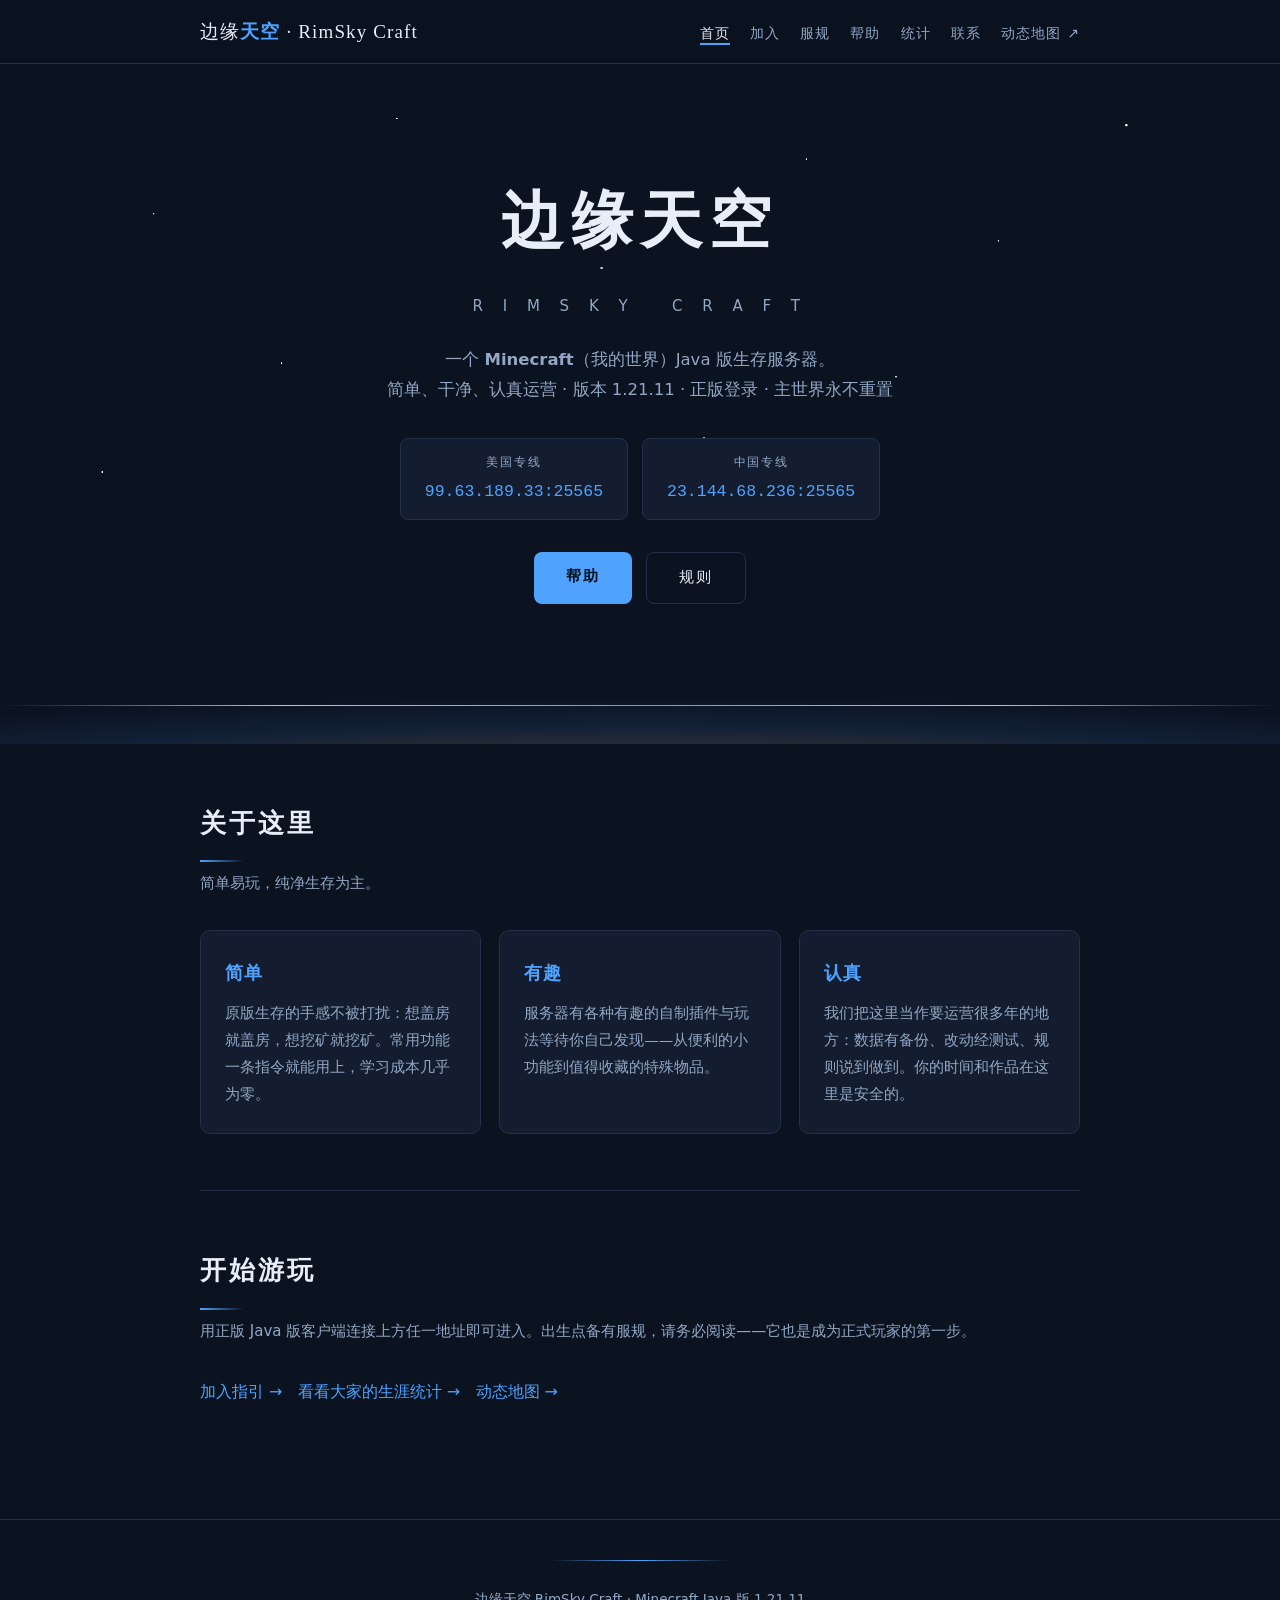
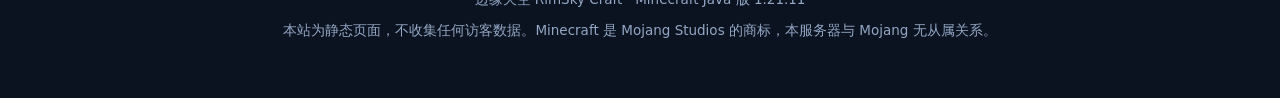
==== rimsky-web/index.html @ 2ab67158 "v3 v3" ====
<!DOCTYPE html>
<html lang="zh-CN">
<head>
<meta charset="UTF-8">
<meta name="viewport" content="width=device-width, initial-scale=1">
<title>边缘天空 RimSky Craft · Minecraft 生存服务器</title>
<link rel="stylesheet" href="style.css">
</head>
<body>
<nav>
  <div class="nav-inner">
    <span class="brand">边缘<b>天空</b> · RimSky Craft</span>
    <ul>
      <li><a href="index.html" class="on">首页</a></li>
      <li><a href="join.html">加入</a></li>
      <li><a href="rules.html">服规</a></li>
      <li><a href="help.html">帮助</a></li>
      <li><a href="stats.html">统计</a></li>
      <li><a href="contact.html">联系</a></li>
      <li><a href="https://map.letscode.club/" target="_blank" rel="noopener">动态地图 ↗</a></li>
    </ul>
  </div>
</nav>
<header class="hero">
  <div class="stars" aria-hidden="true"></div>
  <div class="rim" aria-hidden="true"></div>
  <h1>边缘天空<span class="en">R I M S K Y &nbsp; C R A F T</span></h1>
  <p class="tagline">一个 <b>Minecraft</b>（我的世界）Java 版生存服务器。<br>简单、干净、认真运营 · 版本 1.21.11 · 正版登录 · 主世界永不重置</p>
  <div class="addrs">
    <div class="addr"><small>美国专线</small><code>99.63.189.33:25565</code></div>
    <div class="addr"><small>中国专线</small><code>23.144.68.236:25565</code></div>
  </div>
  <div class="cta">
    <a class="btn btn-solid" href="help.html">帮助</a>
    <a class="btn btn-ghost" href="rules.html">规则</a>
  </div>
</header>
<main>
<section>
  <h2>关于这里</h2>
  <p class="sub">简单易玩，纯净生存为主。</p>
  <div class="cards">
    <div class="card">
      <h3>简单</h3>
      <p>原版生存的手感不被打扰：想盖房就盖房，想挖矿就挖矿。常用功能一条指令就能用上，学习成本几乎为零。</p>
    </div>
    <div class="card">
      <h3>有趣</h3>
      <p>服务器有各种有趣的自制插件与玩法等待你自己发现——从便利的小功能到值得收藏的特殊物品。</p>
    </div>
    <div class="card">
      <h3>认真</h3>
      <p>我们把这里当作要运营很多年的地方：数据有备份、改动经测试、规则说到做到。你的时间和作品在这里是安全的。</p>
    </div>
  </div>
</section>
<section>
  <h2>开始游玩</h2>
  <p class="sub">用正版 Java 版客户端连接上方任一地址即可进入。出生点备有服规，请务必阅读——它也是成为正式玩家的第一步。</p>
  <p><a href="join.html">加入指引 →</a>&nbsp;&nbsp;&nbsp;<a href="stats.html">看看大家的生涯统计 →</a>&nbsp;&nbsp;&nbsp;<a href="https://map.letscode.club/" target="_blank" rel="noopener">动态地图 →</a></p>
</section>
</main>
<footer>
  <div class="horizon" aria-hidden="true"></div>
  <p>边缘天空 RimSky Craft · Minecraft Java 版 1.21.11</p>
  <p>本站为静态页面，不收集任何访客数据。Minecraft 是 Mojang Studios 的商标，本服务器与 Mojang 无从属关系。</p>
</footer>
</body></html>
---- rimsky-web/style.css ----
/* ===== RimSky Craft · 边缘天空 —— 夜穹主题 v2 ===== */
:root{
  --night:#0B1220;--panel:#141D30;--line:#22304B;
  --sky:#4FA3FF;--dawn:#FFB65C;--text:#E8EEF7;--muted:#93A7C4;--body:#B9C7DD;
  --serif:"Noto Serif SC","Source Han Serif SC","STSong","SimSun",serif;
  --sans:"PingFang SC","Microsoft YaHei","Noto Sans SC",system-ui,sans-serif;
  --mono:ui-monospace,"SF Mono","Cascadia Mono",Consolas,monospace;
}
*{margin:0;padding:0;box-sizing:border-box}
html{scroll-behavior:smooth}
body{background:var(--night);color:var(--text);font-family:var(--sans);line-height:1.85;font-size:16px}
a{color:var(--sky);text-decoration:none}
a:hover{color:var(--dawn)}
a:focus-visible{outline:2px solid var(--dawn);outline-offset:3px;border-radius:2px}

nav{position:sticky;top:0;z-index:10;background:rgba(11,18,32,.92);backdrop-filter:blur(6px);border-bottom:1px solid var(--line)}
.nav-inner{max-width:920px;margin:0 auto;padding:14px 20px;display:flex;align-items:baseline;gap:24px;flex-wrap:wrap}
.brand{font-family:var(--serif);font-size:19px;letter-spacing:.06em;color:var(--text)}
.brand b{color:var(--sky)}
nav ul{display:flex;gap:20px;list-style:none;margin-left:auto;flex-wrap:wrap}
nav ul a{color:var(--muted);font-size:14px;letter-spacing:.08em}
nav ul a:hover,nav ul a.on{color:var(--text)}
nav ul a.on{border-bottom:2px solid var(--sky);padding-bottom:2px}

/* 主视觉:星空+天穹边缘线 */
header.hero{position:relative;overflow:hidden;text-align:center;padding:100px 20px 140px}
.stars{content:"";position:absolute;inset:0;pointer-events:none;background-image:
  radial-gradient(1px 1px at 12% 22%,#cfe4ff 60%,transparent),
  radial-gradient(1px 1px at 31% 8%,#fff 60%,transparent),
  radial-gradient(1.5px 1.5px at 47% 30%,#bcd8ff 60%,transparent),
  radial-gradient(1px 1px at 63% 14%,#fff 60%,transparent),
  radial-gradient(1px 1px at 78% 26%,#cfe4ff 60%,transparent),
  radial-gradient(1.5px 1.5px at 88% 9%,#fff 60%,transparent),
  radial-gradient(1px 1px at 22% 44%,#fff 60%,transparent),
  radial-gradient(1px 1px at 70% 46%,#bcd8ff 60%,transparent),
  radial-gradient(1px 1px at 55% 55%,#cfe4ff 60%,transparent),
  radial-gradient(1.2px 1.2px at 8% 60%,#fff 60%,transparent);
  animation:twinkle 6s ease-in-out infinite alternate}
@keyframes twinkle{from{opacity:.55}to{opacity:1}}
@media (prefers-reduced-motion:reduce){.stars{animation:none}}
.rim{position:absolute;left:0;right:0;bottom:0;height:120px;pointer-events:none;
  background:radial-gradient(120% 100% at 50% 130%,rgba(255,182,92,.28) 0%,rgba(79,163,255,.10) 45%,transparent 70%)}
.rim::before{content:"";position:absolute;left:0;right:0;bottom:38px;height:1px;
  background:linear-gradient(90deg,transparent,var(--dawn) 22%,var(--sky) 50%,var(--dawn) 78%,transparent)}
h1{font-family:var(--serif);font-weight:700;font-size:clamp(38px,7vw,62px);letter-spacing:.12em;position:relative}
h1 .en{display:block;font-family:var(--sans);font-weight:400;font-size:clamp(12px,2vw,15px);letter-spacing:.5em;color:var(--muted);margin-top:14px}
.tagline{position:relative;margin:24px auto 0;max-width:600px;color:var(--muted);font-size:16.5px}
.addrs{position:relative;margin:32px auto 0;display:flex;gap:14px;justify-content:center;flex-wrap:wrap}
.addr{background:var(--panel);border:1px solid var(--line);border-radius:8px;padding:12px 24px}
.addr small{display:block;color:var(--muted);font-size:12px;letter-spacing:.15em;margin-bottom:3px}
.addr code{font-family:var(--mono);font-size:16.5px;color:var(--sky);user-select:all;background:none;border:none;padding:0}
.cta{position:relative;margin-top:32px;display:flex;gap:14px;justify-content:center;flex-wrap:wrap}
.btn{display:inline-block;padding:11px 32px;border-radius:8px;font-size:15px;letter-spacing:.14em}
.btn-solid{background:var(--sky);color:#06111F;font-weight:600}
.btn-solid:hover{background:var(--dawn);color:#1A1006}
.btn-ghost{border:1px solid var(--line);color:var(--text)}
.btn-ghost:hover{border-color:var(--sky);color:var(--sky)}

header.page{max-width:920px;margin:0 auto;padding:60px 20px 8px}
header.page h1{font-size:clamp(28px,5vw,40px);letter-spacing:.14em;text-align:left}
header.page p{color:var(--muted);margin-top:10px;font-size:15px}
header.page h1::after{content:"";display:block;width:52px;height:2px;margin-top:16px;background:linear-gradient(90deg,var(--sky),transparent)}

main{max-width:920px;margin:0 auto;padding:0 20px}
section{padding:56px 0;border-bottom:1px solid var(--line)}
section:last-of-type{border-bottom:none}
h2{font-family:var(--serif);font-size:26px;letter-spacing:.12em;margin-bottom:8px}
.sub{color:var(--muted);margin-bottom:32px;font-size:15px}
h2::after{content:"";display:block;width:44px;height:2px;margin-top:12px;background:linear-gradient(90deg,var(--sky),transparent)}

/* 正文流(不装框) */
.prose h3{font-family:var(--serif);font-size:17.5px;letter-spacing:.06em;color:var(--sky);margin:30px 0 8px}
.prose h3:first-child{margin-top:0}
.prose p{color:var(--body);font-size:15px}
.prose p+p{margin-top:10px}
.prose ul{margin:8px 0 0 20px;color:var(--body);font-size:15px}
.prose li+li{margin-top:6px}
.prose b{color:var(--text)}

/* 规则列表:细线分隔,不装框 */
.rulelist{list-style:none}
.rulelist li{display:flex;gap:18px;padding:16px 4px;border-bottom:1px dashed var(--line);
  color:var(--body);font-size:15px}
.rulelist li:last-child{border-bottom:none}
.rulelist .no{font-family:var(--serif);color:var(--dawn);min-width:26px;font-size:17px}

/* 唯一保留的警示框 */
.note{margin:26px 0;color:var(--body);font-size:14.5px;border:1px dashed var(--dawn);
  border-radius:8px;padding:14px 20px;background:rgba(255,182,92,.05)}
.note b{color:var(--dawn)}

.cards{display:grid;grid-template-columns:repeat(auto-fit,minmax(250px,1fr));gap:18px}
.card{background:var(--panel);border:1px solid var(--line);border-radius:10px;padding:26px 24px}
.card h3{font-family:var(--serif);font-size:18px;letter-spacing:.06em;color:var(--sky);margin-bottom:10px}
.card p{color:var(--muted);font-size:14.5px}
.card p+p{margin-top:8px}

code,kbd{font-family:var(--mono);background:var(--panel);border:1px solid var(--line);
  padding:1px 7px;border-radius:4px;font-size:13.5px;color:var(--sky)}

table{width:100%;border-collapse:collapse;background:var(--panel);border:1px solid var(--line);
  border-radius:8px;overflow:hidden;font-size:14.5px}
th,td{text-align:left;padding:10px 16px;border-bottom:1px solid var(--line)}
th{background:#18223A;color:var(--sky);font-weight:600;letter-spacing:.06em}
tr:last-child td{border-bottom:none}
td:first-child{font-family:var(--mono);color:var(--sky);white-space:nowrap;font-size:13.5px}
td:last-child{color:var(--body)}

footer{border-top:1px solid var(--line);margin-top:56px;padding:40px 20px 56px;text-align:center;color:var(--muted);font-size:13.5px}
footer .horizon{width:180px;height:1px;margin:0 auto 26px;background:linear-gradient(90deg,transparent,var(--sky),transparent)}
footer p+p{margin-top:6px}
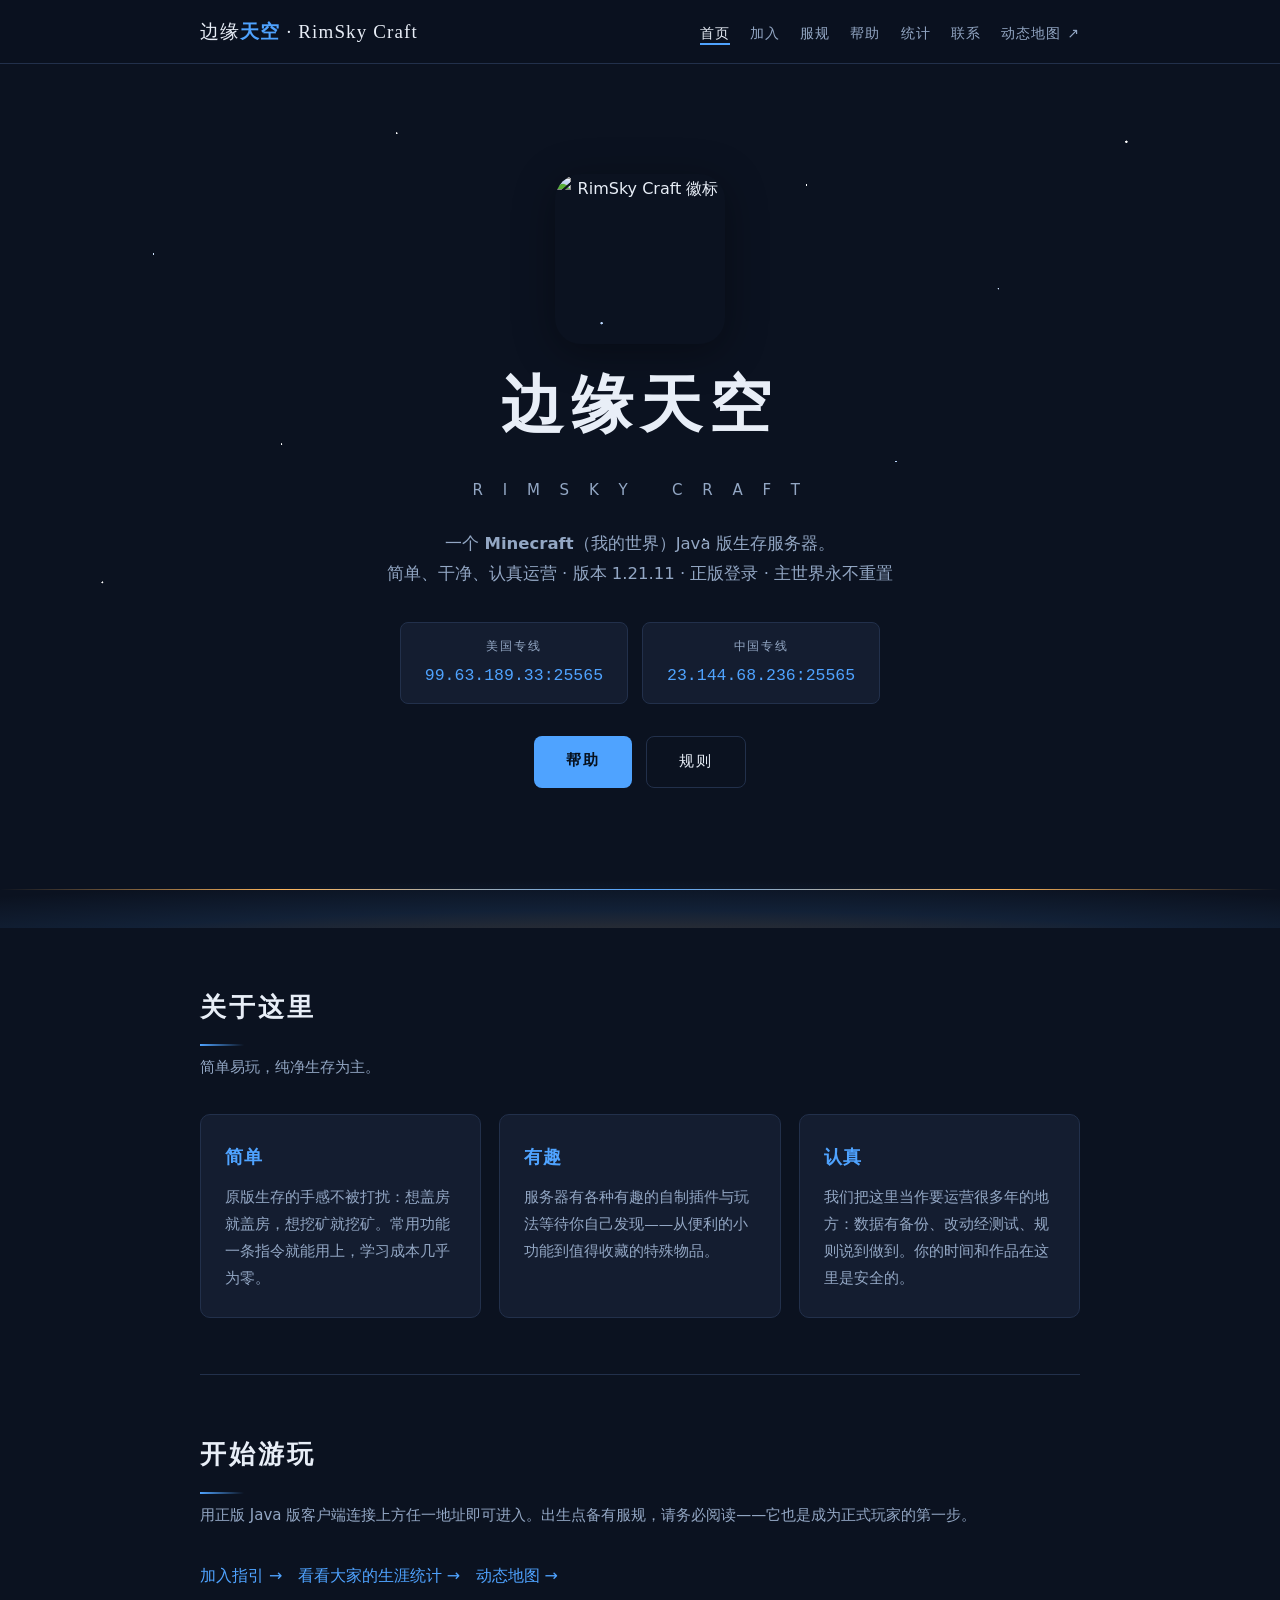
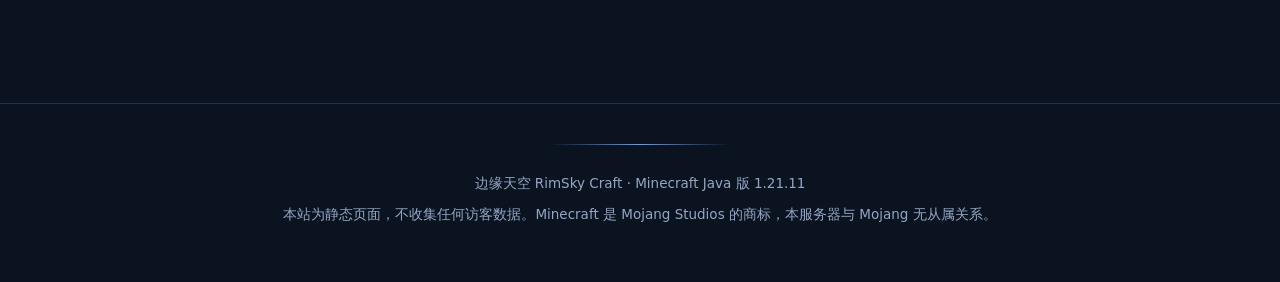
==== commit b9703a18: "Merge pull request #1 from YuanGao-NAU/main SEO 优化并将玩家统计数据迁移到 Cloudflare R2/CDN" ====
--- a/rimsky-web/index.html
+++ b/rimsky-web/index.html
@@ -2,9 +2,52 @@
 <html lang="zh-CN">
 <head>
 <meta charset="UTF-8">
+  <link rel="icon" href="favicon.png" type="image/png">
+  <link rel="icon" href="favicon.ico" sizes="any">
+  <link rel="apple-touch-icon" href="apple-touch-icon.png">
 <meta name="viewport" content="width=device-width, initial-scale=1">
 <title>边缘天空 RimSky Craft · Minecraft 生存服务器</title>
+<meta name="description" content="边缘天空 RimSky Craft — 我的世界 Minecraft Java 版生存服务器，版本 1.21.11，正版登录，北美+中国双线路，主世界永不重置。自研插件、经济商店、自定义附魔与活动，简单干净认真运营。">
+<link rel="canonical" href="https://rimsky.letscode.club/">
+<link rel="manifest" href="site.webmanifest">
+<meta property="og:site_name" content="边缘天空 RimSky Craft">
+<meta property="og:type" content="website">
+<meta property="og:locale" content="zh_CN">
+<meta property="og:title" content="边缘天空 RimSky Craft · Minecraft 生存服务器">
+<meta property="og:description" content="边缘天空 RimSky Craft — 我的世界 Minecraft Java 版生存服务器，版本 1.21.11，正版登录，北美+中国双线路，主世界永不重置。自研插件、经济商店、自定义附魔与活动，简单干净认真运营。">
+<meta property="og:url" content="https://rimsky.letscode.club/">
+<meta property="og:image" content="https://rimsky.letscode.club/img/og-card.png">
+<meta property="og:image:width" content="1200">
+<meta property="og:image:height" content="630">
+<meta property="og:image:alt" content="边缘天空 RimSky Craft — Minecraft 生存服务器">
+<meta name="twitter:card" content="summary_large_image">
+<meta name="twitter:title" content="边缘天空 RimSky Craft · Minecraft 生存服务器">
+<meta name="twitter:description" content="边缘天空 RimSky Craft — 我的世界 Minecraft Java 版生存服务器，版本 1.21.11，正版登录，北美+中国双线路，主世界永不重置。">
+<meta name="twitter:image" content="https://rimsky.letscode.club/img/og-card.png">
 <link rel="stylesheet" href="style.css">
+<script type="application/ld+json">
+{
+  "@context": "https://schema.org",
+  "@graph": [
+    {
+      "@type": "Organization",
+      "@id": "https://rimsky.letscode.club/#organization",
+      "name": "边缘天空 RimSky Craft",
+      "url": "https://rimsky.letscode.club/",
+      "logo": "https://rimsky.letscode.club/img/logo.png"
+    },
+    {
+      "@type": "WebSite",
+      "@id": "https://rimsky.letscode.club/#website",
+      "name": "边缘天空 RimSky Craft",
+      "alternateName": "RimSky Craft",
+      "url": "https://rimsky.letscode.club/",
+      "inLanguage": "zh-CN",
+      "publisher": { "@id": "https://rimsky.letscode.club/#organization" }
+    }
+  ]
+}
+</script>
 </head>
 <body>
 <nav>
@@ -24,6 +67,8 @@
 <header class="hero">
   <div class="stars" aria-hidden="true"></div>
   <div class="rim" aria-hidden="true"></div>
+  <img class="hero-logo" src="img/logo.png" alt="RimSky Craft 徽标" width="170" height="170"
+       style="display:block;margin:10px auto 4px;border-radius:26px;box-shadow:0 8px 40px rgba(0,0,0,.35)">
   <h1>边缘天空<span class="en">R I M S K Y &nbsp; C R A F T</span></h1>
   <p class="tagline">一个 <b>Minecraft</b>（我的世界）Java 版生存服务器。<br>简单、干净、认真运营 · 版本 1.21.11 · 正版登录 · 主世界永不重置</p>
   <div class="addrs">
